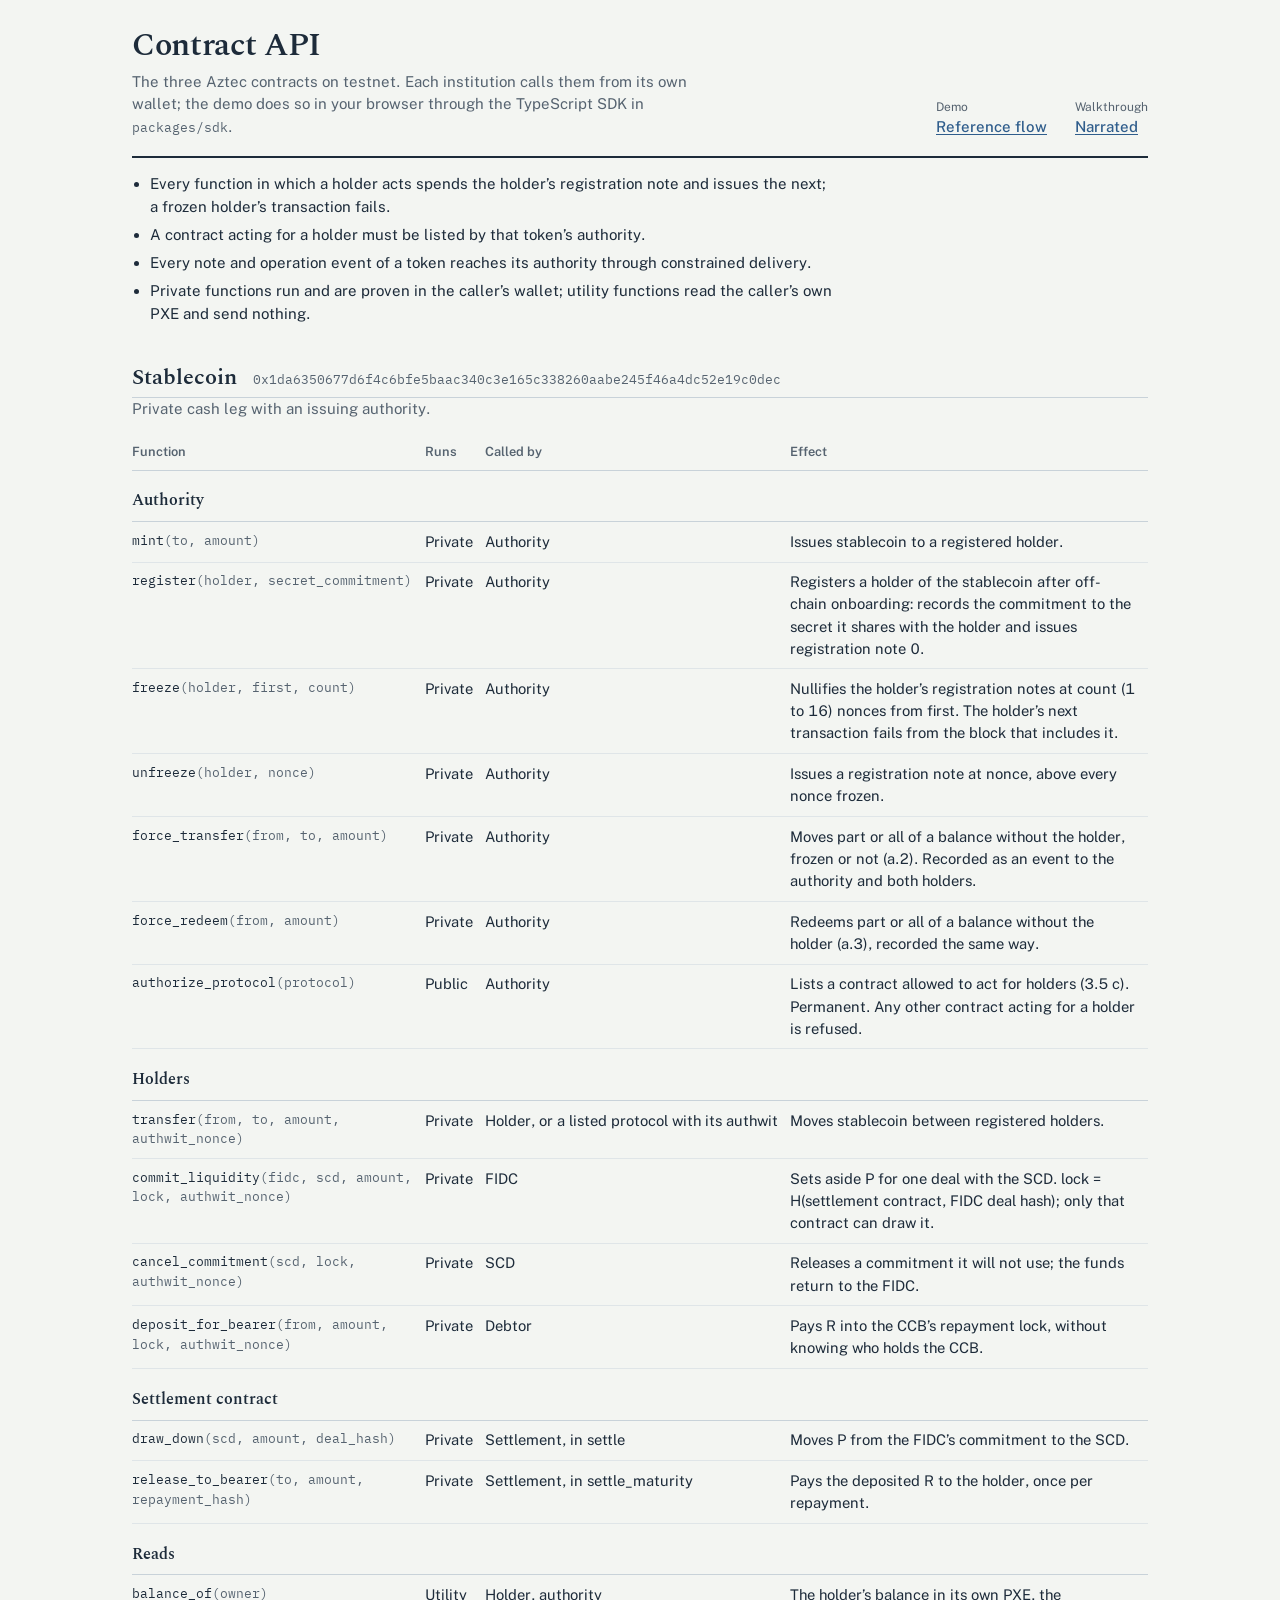
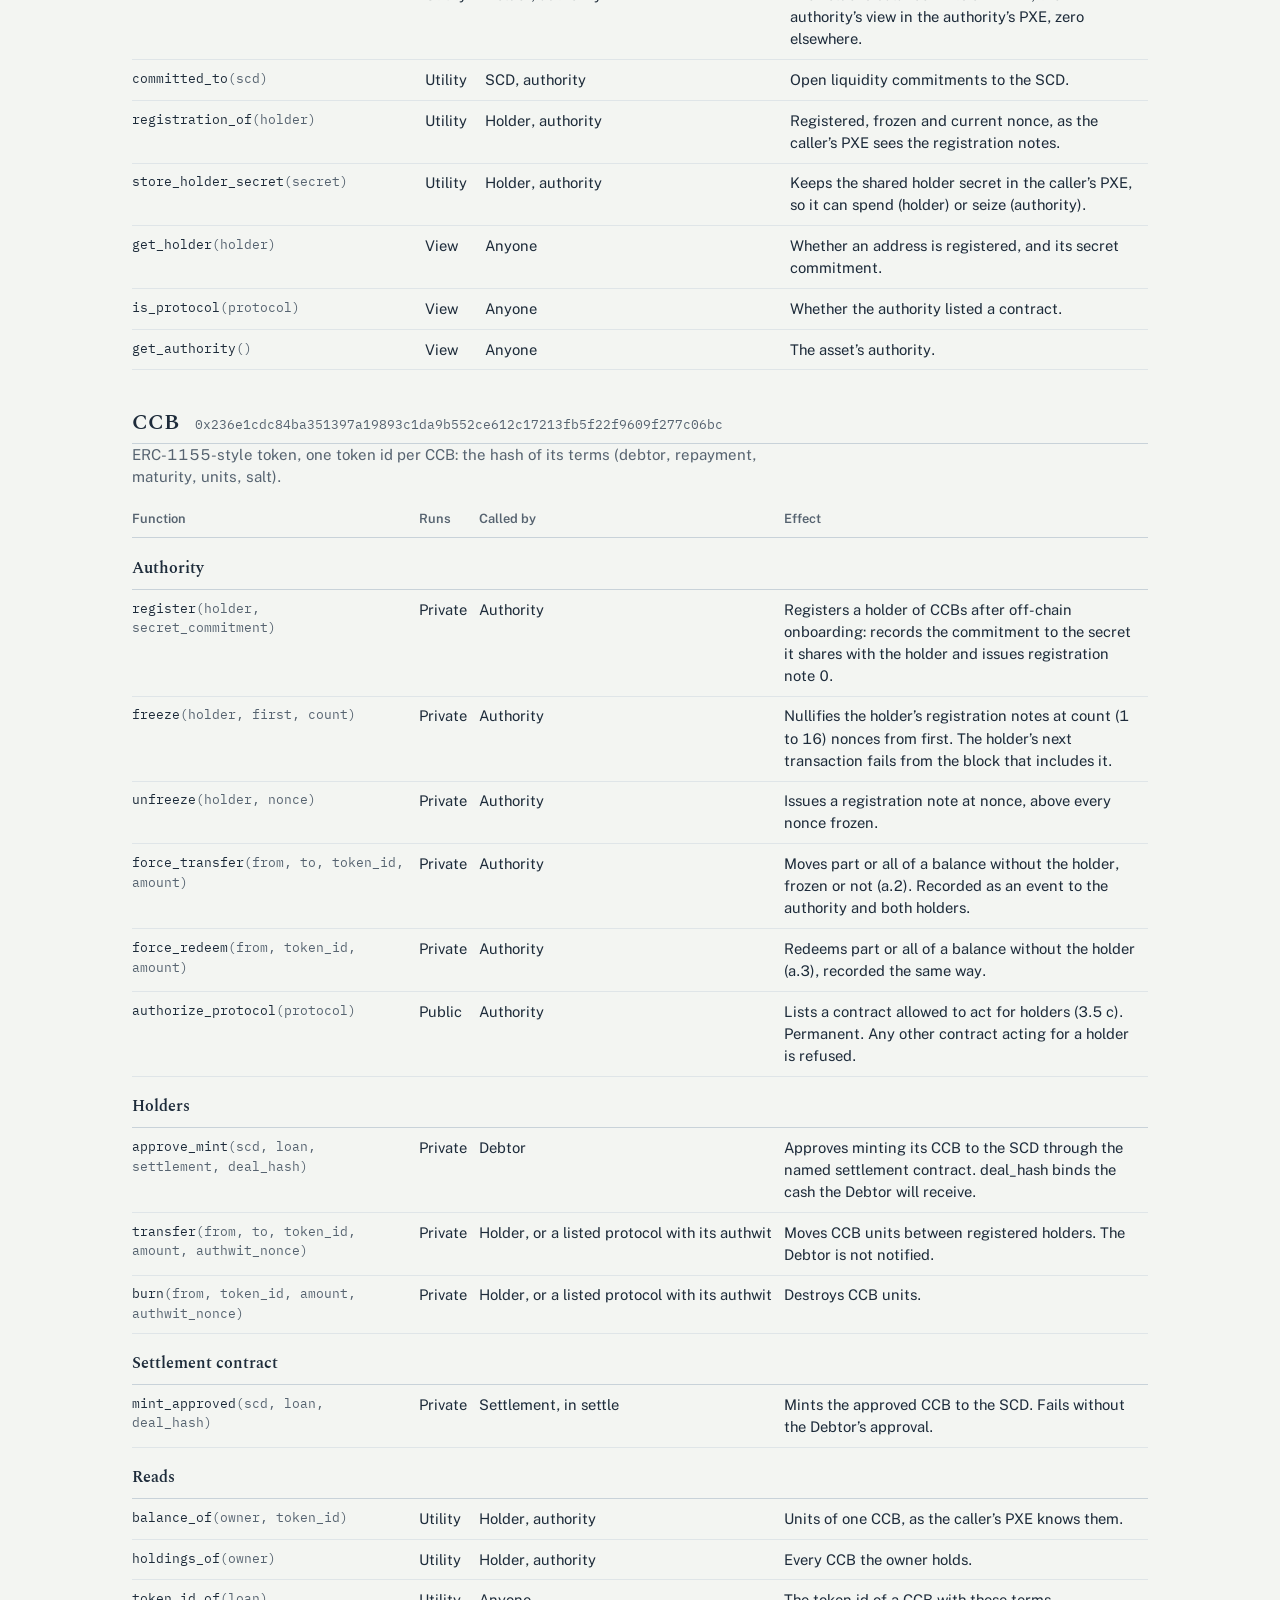
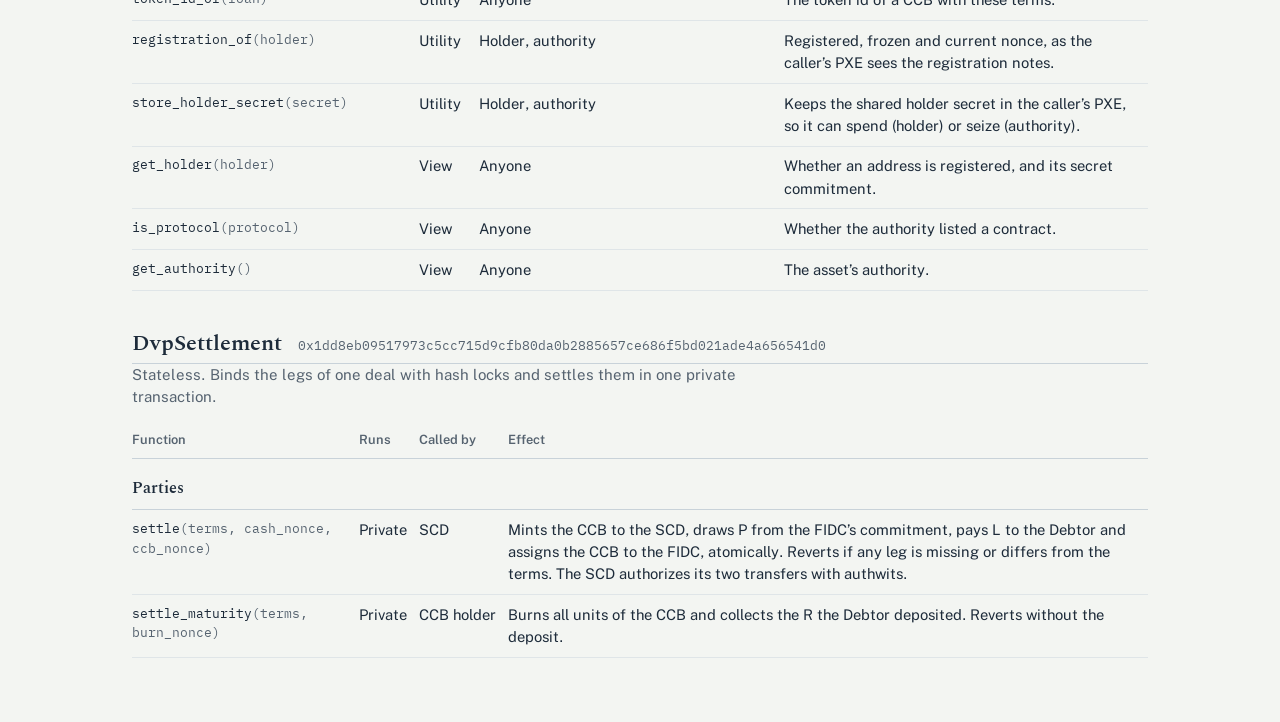
==== api/index.html @ 6c0ff4ae "CCB DvP on Aztec: static demo build Co-Authored-By: Claude Opus 5.5 <noreply@anthropic.com>" ====
<!doctype html>
<html lang="en">
  <head>
    <meta charset="UTF-8" />
    <meta name="viewport" content="width=device-width, initial-scale=1.0" />
    <title>CCB DvP on Aztec: contract API</title>
    <script type="module" crossorigin src="../assets/api-D1dXr8lV.js"></script>
    <link rel="modulepreload" crossorigin href="../assets/client-Dk03ZQOG.js">
    <link rel="modulepreload" crossorigin href="../assets/testnet-fCkLVZqn.js">
    <link rel="stylesheet" crossorigin href="../assets/client-BDe3JNSp.css">
    <link rel="stylesheet" crossorigin href="../assets/api-BdtbzPCs.css">
  </head>
  <body>
    <div id="root"></div>
  </body>
</html>
---- assets/client-BDe3JNSp.css ----
@font-face{font-family:Spectral;font-style:normal;font-display:swap;font-weight:500;src:url(./spectral-cyrillic-ext-500-normal-bcG1qx3J.woff2) format("woff2"),url(./spectral-cyrillic-ext-500-normal-B5u3KHyE.woff) format("woff");unicode-range:U+0460-052F,U+1C80-1C8A,U+20B4,U+2DE0-2DFF,U+A640-A69F,U+FE2E-FE2F}@font-face{font-family:Spectral;font-style:normal;font-display:swap;font-weight:500;src:url(./spectral-cyrillic-500-normal-medSbGbm.woff2) format("woff2"),url(./spectral-cyrillic-500-normal-CNC_J6mt.woff) format("woff");unicode-range:U+0301,U+0400-045F,U+0490-0491,U+04B0-04B1,U+2116}@font-face{font-family:Spectral;font-style:normal;font-display:swap;font-weight:500;src:url(./spectral-vietnamese-500-normal-qnENts6X.woff2) format("woff2"),url(./spectral-vietnamese-500-normal-BfZg6KYt.woff) format("woff");unicode-range:U+0102-0103,U+0110-0111,U+0128-0129,U+0168-0169,U+01A0-01A1,U+01AF-01B0,U+0300-0301,U+0303-0304,U+0308-0309,U+0323,U+0329,U+1EA0-1EF9,U+20AB}@font-face{font-family:Spectral;font-style:normal;font-display:swap;font-weight:500;src:url(./spectral-latin-ext-500-normal-CC9VEg_t.woff2) format("woff2"),url(./spectral-latin-ext-500-normal-Bmnp8FUT.woff) format("woff");unicode-range:U+0100-02BA,U+02BD-02C5,U+02C7-02CC,U+02CE-02D7,U+02DD-02FF,U+0304,U+0308,U+0329,U+1D00-1DBF,U+1E00-1E9F,U+1EF2-1EFF,U+2020,U+20A0-20AB,U+20AD-20C0,U+2113,U+2C60-2C7F,U+A720-A7FF}@font-face{font-family:Spectral;font-style:normal;font-display:swap;font-weight:500;src:url(./spectral-latin-500-normal-nNjq7_Cd.woff2) format("woff2"),url(./spectral-latin-500-normal-PrYyf_gG.woff) format("woff");unicode-range:U+0000-00FF,U+0131,U+0152-0153,U+02BB-02BC,U+02C6,U+02DA,U+02DC,U+0304,U+0308,U+0329,U+2000-206F,U+20AC,U+2122,U+2191,U+2193,U+2212,U+2215,U+FEFF,U+FFFD}@font-face{font-family:Spectral;font-style:normal;font-display:swap;font-weight:600;src:url(./spectral-cyrillic-ext-600-normal-CvRHnPuy.woff2) format("woff2"),url(./spectral-cyrillic-ext-600-normal-BVATWin6.woff) format("woff");unicode-range:U+0460-052F,U+1C80-1C8A,U+20B4,U+2DE0-2DFF,U+A640-A69F,U+FE2E-FE2F}@font-face{font-family:Spectral;font-style:normal;font-display:swap;font-weight:600;src:url(./spectral-cyrillic-600-normal-Dl75bDKp.woff2) format("woff2"),url(./spectral-cyrillic-600-normal-veT-ELBO.woff) format("woff");unicode-range:U+0301,U+0400-045F,U+0490-0491,U+04B0-04B1,U+2116}@font-face{font-family:Spectral;font-style:normal;font-display:swap;font-weight:600;src:url(./spectral-vietnamese-600-normal-ZNiwCzjU.woff2) format("woff2"),url(./spectral-vietnamese-600-normal-esmjhrFa.woff) format("woff");unicode-range:U+0102-0103,U+0110-0111,U+0128-0129,U+0168-0169,U+01A0-01A1,U+01AF-01B0,U+0300-0301,U+0303-0304,U+0308-0309,U+0323,U+0329,U+1EA0-1EF9,U+20AB}@font-face{font-family:Spectral;font-style:normal;font-display:swap;font-weight:600;src:url(./spectral-latin-ext-600-normal-DKlDBbgb.woff2) format("woff2"),url(./spectral-latin-ext-600-normal-DnKmvInL.woff) format("woff");unicode-range:U+0100-02BA,U+02BD-02C5,U+02C7-02CC,U+02CE-02D7,U+02DD-02FF,U+0304,U+0308,U+0329,U+1D00-1DBF,U+1E00-1E9F,U+1EF2-1EFF,U+2020,U+20A0-20AB,U+20AD-20C0,U+2113,U+2C60-2C7F,U+A720-A7FF}@font-face{font-family:Spectral;font-style:normal;font-display:swap;font-weight:600;src:url(./spectral-latin-600-normal-DE3OxvnQ.woff2) format("woff2"),url(./spectral-latin-600-normal-DXnQJnYb.woff) format("woff");unicode-range:U+0000-00FF,U+0131,U+0152-0153,U+02BB-02BC,U+02C6,U+02DA,U+02DC,U+0304,U+0308,U+0329,U+2000-206F,U+20AC,U+2122,U+2191,U+2193,U+2212,U+2215,U+FEFF,U+FFFD}@font-face{font-family:Public Sans;font-style:normal;font-display:swap;font-weight:400;src:url(./public-sans-vietnamese-400-normal-TxZB8OSn.woff2) format("woff2"),url(./public-sans-vietnamese-400-normal-BO1meqcx.woff) format("woff");unicode-range:U+0102-0103,U+0110-0111,U+0128-0129,U+0168-0169,U+01A0-01A1,U+01AF-01B0,U+0300-0301,U+0303-0304,U+0308-0309,U+0323,U+0329,U+1EA0-1EF9,U+20AB}@font-face{font-family:Public Sans;font-style:normal;font-display:swap;font-weight:400;src:url(./public-sans-latin-ext-400-normal-mk90oQqJ.woff2) format("woff2"),url(./public-sans-latin-ext-400-normal-B02wwOdZ.woff) format("woff");unicode-range:U+0100-02BA,U+02BD-02C5,U+02C7-02CC,U+02CE-02D7,U+02DD-02FF,U+0304,U+0308,U+0329,U+1D00-1DBF,U+1E00-1E9F,U+1EF2-1EFF,U+2020,U+20A0-20AB,U+20AD-20C0,U+2113,U+2C60-2C7F,U+A720-A7FF}@font-face{font-family:Public Sans;font-style:normal;font-display:swap;font-weight:400;src:url(./public-sans-latin-400-normal-8Rpg0ruU.woff2) format("woff2"),url(./public-sans-latin-400-normal-SBbinRkI.woff) format("woff");unicode-range:U+0000-00FF,U+0131,U+0152-0153,U+02BB-02BC,U+02C6,U+02DA,U+02DC,U+0304,U+0308,U+0329,U+2000-206F,U+20AC,U+2122,U+2191,U+2193,U+2212,U+2215,U+FEFF,U+FFFD}@font-face{font-family:Public Sans;font-style:normal;font-display:swap;font-weight:500;src:url(./public-sans-vietnamese-500-normal-DjztbcKe.woff2) format("woff2"),url(./public-sans-vietnamese-500-normal-CXYe29CY.woff) format("woff");unicode-range:U+0102-0103,U+0110-0111,U+0128-0129,U+0168-0169,U+01A0-01A1,U+01AF-01B0,U+0300-0301,U+0303-0304,U+0308-0309,U+0323,U+0329,U+1EA0-1EF9,U+20AB}@font-face{font-family:Public Sans;font-style:normal;font-display:swap;font-weight:500;src:url(./public-sans-latin-ext-500-normal-DC-z7ASZ.woff2) format("woff2"),url(./public-sans-latin-ext-500-normal-BHCCp-na.woff) format("woff");unicode-range:U+0100-02BA,U+02BD-02C5,U+02C7-02CC,U+02CE-02D7,U+02DD-02FF,U+0304,U+0308,U+0329,U+1D00-1DBF,U+1E00-1E9F,U+1EF2-1EFF,U+2020,U+20A0-20AB,U+20AD-20C0,U+2113,U+2C60-2C7F,U+A720-A7FF}@font-face{font-family:Public Sans;font-style:normal;font-display:swap;font-weight:500;src:url(./public-sans-latin-500-normal-NlrCPXnF.woff2) format("woff2"),url(./public-sans-latin-500-normal-vCxiVFAq.woff) format("woff");unicode-range:U+0000-00FF,U+0131,U+0152-0153,U+02BB-02BC,U+02C6,U+02DA,U+02DC,U+0304,U+0308,U+0329,U+2000-206F,U+20AC,U+2122,U+2191,U+2193,U+2212,U+2215,U+FEFF,U+FFFD}@font-face{font-family:Public Sans;font-style:normal;font-display:swap;font-weight:600;src:url(./public-sans-vietnamese-600-normal-P4BtCUdw.woff2) format("woff2"),url(./public-sans-vietnamese-600-normal-CcnAzmUX.woff) format("woff");unicode-range:U+0102-0103,U+0110-0111,U+0128-0129,U+0168-0169,U+01A0-01A1,U+01AF-01B0,U+0300-0301,U+0303-0304,U+0308-0309,U+0323,U+0329,U+1EA0-1EF9,U+20AB}@font-face{font-family:Public Sans;font-style:normal;font-display:swap;font-weight:600;src:url(./public-sans-latin-ext-600-normal-DchWdWJ_.woff2) format("woff2"),url(./public-sans-latin-ext-600-normal-DfkbVac2.woff) format("woff");unicode-range:U+0100-02BA,U+02BD-02C5,U+02C7-02CC,U+02CE-02D7,U+02DD-02FF,U+0304,U+0308,U+0329,U+1D00-1DBF,U+1E00-1E9F,U+1EF2-1EFF,U+2020,U+20A0-20AB,U+20AD-20C0,U+2113,U+2C60-2C7F,U+A720-A7FF}@font-face{font-family:Public Sans;font-style:normal;font-display:swap;font-weight:600;src:url(./public-sans-latin-600-normal-Fru-LXNs.woff2) format("woff2"),url(./public-sans-latin-600-normal-BR59oU-I.woff) format("woff");unicode-range:U+0000-00FF,U+0131,U+0152-0153,U+02BB-02BC,U+02C6,U+02DA,U+02DC,U+0304,U+0308,U+0329,U+2000-206F,U+20AC,U+2122,U+2191,U+2193,U+2212,U+2215,U+FEFF,U+FFFD}@font-face{font-family:IBM Plex Mono;font-style:normal;font-display:swap;font-weight:400;src:url(./ibm-plex-mono-cyrillic-ext-400-normal-xuaO2J-f.woff2) format("woff2"),url(./ibm-plex-mono-cyrillic-ext-400-normal-DMdlQ8Kv.woff) format("woff");unicode-range:U+0460-052F,U+1C80-1C8A,U+20B4,U+2DE0-2DFF,U+A640-A69F,U+FE2E-FE2F}@font-face{font-family:IBM Plex Mono;font-style:normal;font-display:swap;font-weight:400;src:url(./ibm-plex-mono-cyrillic-400-normal-BSMlKf0J.woff2) format("woff2"),url(./ibm-plex-mono-cyrillic-400-normal-CEL4l2ZJ.woff) format("woff");unicode-range:U+0301,U+0400-045F,U+0490-0491,U+04B0-04B1,U+2116}@font-face{font-family:IBM Plex Mono;font-style:normal;font-display:swap;font-weight:400;src:url(./ibm-plex-mono-vietnamese-400-normal-BulugwFq.woff2) format("woff2"),url(./ibm-plex-mono-vietnamese-400-normal-DDuiU_S-.woff) format("woff");unicode-range:U+0102-0103,U+0110-0111,U+0128-0129,U+0168-0169,U+01A0-01A1,U+01AF-01B0,U+0300-0301,U+0303-0304,U+0308-0309,U+0323,U+0329,U+1EA0-1EF9,U+20AB}@font-face{font-family:IBM Plex Mono;font-style:normal;font-display:swap;font-weight:400;src:url(./ibm-plex-mono-latin-ext-400-normal-BmRBH3aV.woff2) format("woff2"),url(./ibm-plex-mono-latin-ext-400-normal-D3D2R8hC.woff) format("woff");unicode-range:U+0100-02BA,U+02BD-02C5,U+02C7-02CC,U+02CE-02D7,U+02DD-02FF,U+0304,U+0308,U+0329,U+1D00-1DBF,U+1E00-1E9F,U+1EF2-1EFF,U+2020,U+20A0-20AB,U+20AD-20C0,U+2113,U+2C60-2C7F,U+A720-A7FF}@font-face{font-family:IBM Plex Mono;font-style:normal;font-display:swap;font-weight:400;src:url(./ibm-plex-mono-latin-400-normal-DMJ8VG8y.woff2) format("woff2"),url(./ibm-plex-mono-latin-400-normal-CvHOgSBP.woff) format("woff");unicode-range:U+0000-00FF,U+0131,U+0152-0153,U+02BB-02BC,U+02C6,U+02DA,U+02DC,U+0304,U+0308,U+0329,U+2000-206F,U+20AC,U+2122,U+2191,U+2193,U+2212,U+2215,U+FEFF,U+FFFD}:root{--paper: #f3f5f2;--raised: #fbfcfb;--ink: #1d2b3a;--soft: #566370;--faint: #8a96a1;--blue: #2f5d8c;--blue-wash: rgba(47, 93, 140, .1);--green: #2e7d6b;--green-wash: rgba(46, 125, 107, .1);--red: #a23b3b;--red-wash: rgba(162, 59, 59, .08);--amber: #8a6418;--rule: #c8d2d9;--rule-fine: #dfe5e8;--serif: "Spectral", Georgia, serif;--sans: "Public Sans", system-ui, sans-serif;--mono: "IBM Plex Mono", ui-monospace, monospace;color-scheme:light}*{box-sizing:border-box}html{background:var(--paper)}body{margin:0;font:15px/1.5 var(--sans);color:var(--ink);font-variant-numeric:tabular-nums}h1,h2{font-family:var(--serif);font-weight:600;line-height:1.15;margin:0}h1{font-size:2rem;letter-spacing:-.01em}h2{font-size:1.4rem}h3{font-size:.95rem;font-weight:600;margin:0}p{margin:0}a{color:var(--blue);text-underline-offset:2px}.mono{font-family:var(--mono);font-size:.86em}.muted{color:var(--soft)}.num{text-align:right}:focus-visible{outline:2px solid var(--blue);outline-offset:2px}.page{max-width:1320px;margin:0 auto;padding:28px 32px 64px}.masthead{display:flex;justify-content:space-between;align-items:flex-end;gap:32px;padding-bottom:18px;border-bottom:2px solid var(--ink)}.standfirst{margin-top:6px;color:var(--soft);max-width:62ch}.network{display:flex;gap:28px;margin:0}.network dt{font-size:.75rem;color:var(--soft)}.network dd{margin:0;font-weight:500}.starting{padding:64px 0;color:var(--soft)}.layout{display:grid;grid-template-columns:minmax(0,1fr) 420px;gap:40px;align-items:start;margin-top:8px}.side{position:sticky;top:16px;max-height:calc(100vh - 32px);overflow-y:auto;padding-top:20px}.flow{padding:22px 0 26px;border-bottom:1px solid var(--rule)}.section-head{display:flex;justify-content:space-between;align-items:baseline;gap:16px;margin-bottom:14px}.section-head.small{margin:22px 0 8px}.section-aside{display:flex;align-items:baseline;gap:12px;font-size:.85rem}.ref{margin-left:10px;padding:1px 6px;border:1px solid var(--rule);border-radius:3px;font:500 .72rem/1.4 var(--mono);color:var(--soft);vertical-align:middle;white-space:nowrap}h3 .ref{margin-left:8px}.steps{list-style:none;margin:0;padding:0}.step{display:grid;grid-template-columns:30px minmax(0,1fr);gap:14px;padding:14px 0;border-top:1px solid var(--rule-fine)}.step:first-child{border-top:none;padding-top:4px}.step-n{width:26px;height:26px;border:1.5px solid var(--ink);border-radius:50%;display:grid;place-items:center;font:600 .8rem var(--mono)}.step.waiting .step-n{border-color:var(--rule);color:var(--faint)}.step.waiting h3{color:var(--faint);font-weight:500}.step-body>*+*{margin-top:8px}.step-head{display:flex;justify-content:space-between;align-items:baseline;gap:12px;min-height:26px}.step-head h3{font-size:1rem;line-height:26px}.optional{margin-left:8px;font-size:.75rem;font-weight:400;color:var(--soft)}.actor{font-size:.8rem;color:var(--soft);white-space:nowrap}.terms{display:grid;grid-template-columns:repeat(auto-fit,minmax(150px,1fr));gap:10px 24px;margin:0}.terms dt{font-size:.75rem;color:var(--soft)}.terms dd{margin:0;font-weight:600}.legs{border-collapse:collapse;min-width:360px}.legs th,.legs td{padding:3px 18px 3px 0;border-bottom:1px solid var(--rule-fine);text-align:left;font-weight:400}.legs th{color:var(--soft);font-size:.85rem}.legs td.num{text-align:right;padding-right:0;font-weight:600}.complete{display:flex;align-items:center;gap:16px;padding:14px 0 0 44px}.fields{display:grid;grid-template-columns:repeat(auto-fit,minmax(170px,1fr));gap:10px 16px}.field{display:grid;gap:3px;font-size:.78rem;color:var(--soft)}.field.inline{display:inline-flex;align-items:center;gap:6px}input,select{font:inherit;font-size:.9rem;color:var(--ink);background:var(--raised);border:1px solid var(--rule);border-radius:3px;padding:5px 8px}.field.inline input{width:96px}.controls{display:flex;flex-wrap:wrap;align-items:center;gap:8px 12px;margin-top:10px}.controls .note{flex-basis:100%}button{font:500 .88rem var(--sans);color:var(--ink);background:var(--raised);border:1px solid var(--ink);border-radius:3px;padding:6px 14px;cursor:pointer}button:hover:not(:disabled){background:var(--blue-wash)}button.primary{background:var(--ink);color:var(--paper)}button.primary:hover:not(:disabled){background:var(--blue);border-color:var(--blue)}button.seal{border-color:var(--red);color:var(--red)}button.seal:hover:not(:disabled){background:var(--red-wash)}button:disabled{opacity:.45;cursor:not-allowed}button.quiet{border:none;background:none;padding:0;color:var(--blue);text-decoration:underline;text-underline-offset:2px}.note{font-size:.85rem;color:var(--soft)}.state{font-size:.85rem;font-weight:500}.outcome{font-size:.88rem;padding:6px 10px;border-left:3px solid;margin-top:10px}.outcome.running{display:flex;align-items:center;gap:8px;border-color:var(--amber);color:var(--amber);background:#8a641812}.outcome.done{border-color:var(--green);background:var(--green-wash)}.outcome.done>*+*{margin-top:6px}.outcome.failed{border-color:var(--red);background:var(--red-wash);color:var(--red)}.outcome.expected{border-color:var(--green);background:var(--green-wash)}.pulse{width:8px;height:8px;border-radius:50%;background:currentColor;animation:pulse 1.2s ease-in-out infinite}@keyframes pulse{50%{opacity:.25}}.seen{display:flex;flex-wrap:wrap;align-items:center;gap:4px;font-size:.75rem}.seen.pending{color:var(--soft)}.seen-label{color:var(--soft);margin-right:4px}.chip{padding:1px 7px;border-radius:10px;border:1px solid var(--rule);white-space:nowrap}.chip.on{background:var(--ink);border-color:var(--ink);color:var(--paper)}.chip.off{color:var(--faint);text-decoration:line-through}.segmented,.viewers,.toggle{display:inline-flex;border:1px solid var(--ink);border-radius:3px;overflow:hidden}.segmented button,.viewers button,.toggle button{border:none;border-radius:0;background:var(--raised)}.segmented button+button,.toggle button+button{border-left:1px solid var(--ink)}.segmented button.on,.viewers button.on,.toggle button.on{background:var(--ink);color:var(--paper)}.power{display:grid;grid-template-columns:190px minmax(0,1fr);gap:16px;padding:14px 0;border-top:1px solid var(--rule-fine)}.segmented+.power{margin-top:14px}.power h3{padding-top:7px}.power-body>.controls:first-child{margin-top:0}table{border-collapse:collapse}.classification{width:100%;font-size:.86rem}.classification th,.classification td{text-align:left;padding:6px 12px 6px 0;border-bottom:1px solid var(--rule-fine);vertical-align:top}.classification thead th{font-weight:500;color:var(--soft);border-bottom:1px solid var(--rule)}.classification tbody th{font-weight:500}.lens .section-head{margin-bottom:10px}.viewers{display:grid;grid-template-columns:repeat(4,1fr);background:var(--ink);gap:1px;width:100%}.viewers button{font-size:.8rem;padding:6px 4px;line-height:1.25}.caption{margin:12px 0 8px;font-size:.85rem;color:var(--soft)}.balances,.public{width:100%;font-size:.88rem}.balances th,.balances td,.public th,.public td{padding:5px 0;border-bottom:1px solid var(--rule-fine);text-align:left}.balances td,.public th,.public td{padding-left:10px}.public th:first-child,.public td:first-child{padding-left:0}.balances th.num,.balances td.num,.public th.num,.public td.num{text-align:right}.balances thead th,.public thead th{font-weight:500;font-size:.78rem;color:var(--soft);border-bottom:1px solid var(--rule)}.balances tbody th{font-weight:500}.balances tr.own th,.balances tr.own td{background:var(--blue-wash)}.balances tr.own th{padding-left:6px}.hidden-value{display:inline-block;width:86px;height:16px;vertical-align:middle;background-image:var(--guilloche-fine);background-size:auto 100%;border:1px solid var(--rule);border-radius:2px}.legend{display:flex;align-items:center;gap:8px;margin-top:8px;font-size:.75rem;color:var(--soft)}.legend .hidden-value{width:28px;height:12px}.toggle button{font-size:.75rem;padding:2px 10px}.ops{list-style:none;margin:0;padding:0;font-size:.85rem}.ops li{display:flex;justify-content:space-between;gap:12px;padding:5px 0;border-bottom:1px solid var(--rule-fine)}.ops li a{white-space:nowrap}.public td.clean{color:var(--green)}.public td.leak{color:var(--red);font-weight:600}.empty{font-size:.85rem;color:var(--soft);padding:6px 0}@media(max-width:1023px){.layout{grid-template-columns:minmax(0,1fr)}.side{position:static;max-height:none;overflow:visible;border-top:2px solid var(--ink)}}@media(max-width:640px){.page{padding:18px 16px 48px}.masthead{flex-direction:column;align-items:flex-start;gap:14px}.power{grid-template-columns:minmax(0,1fr);gap:6px}.legs{min-width:0;width:100%}}@media(prefers-reduced-motion:reduce){.pulse{animation:none}}
---- assets/api-BdtbzPCs.css ----
.apidoc{max-width:1080px}.apidoc .contract{margin-top:2.5rem}.apidoc .contract-head{display:flex;flex-wrap:wrap;align-items:baseline;gap:.25rem 1rem;border-bottom:1px solid var(--rule);padding-bottom:.4rem}.apidoc .contract-head h2{margin:0}.apidoc .contract-head .mono{color:var(--soft);font-size:.8rem;word-break:break-all}.apidoc .contract p.lead{max-width:72ch;color:var(--soft)}.apidoc table.functions{width:100%;border-collapse:collapse;margin-top:.75rem;font-size:.92rem}.apidoc table.functions th,.apidoc table.functions td{text-align:left;vertical-align:top;padding:.55rem .75rem .55rem 0;border-bottom:1px solid var(--rule-fine)}.apidoc table.functions thead th{font-weight:600;color:var(--soft);font-size:.8rem;border-bottom:1px solid var(--rule)}.apidoc table.functions td.sig{font-family:var(--mono);font-size:.82rem;white-space:nowrap}.apidoc table.functions td.sig .args{color:var(--soft);white-space:normal}.apidoc table.functions td.kind,.apidoc table.functions td.caller{white-space:nowrap}.apidoc table.functions tr.group th{padding-top:1.1rem;font-family:var(--serif);font-weight:600;font-size:1rem;color:var(--ink);border-bottom:1px solid var(--rule)}.apidoc ul.rules{max-width:78ch;padding-left:1.1rem}.apidoc ul.rules li{margin:.35rem 0}@media(max-width:760px){.apidoc table.functions td.sig{white-space:normal}.apidoc table.functions td.kind{display:none}.apidoc table.functions thead th:nth-child(2){display:none}}
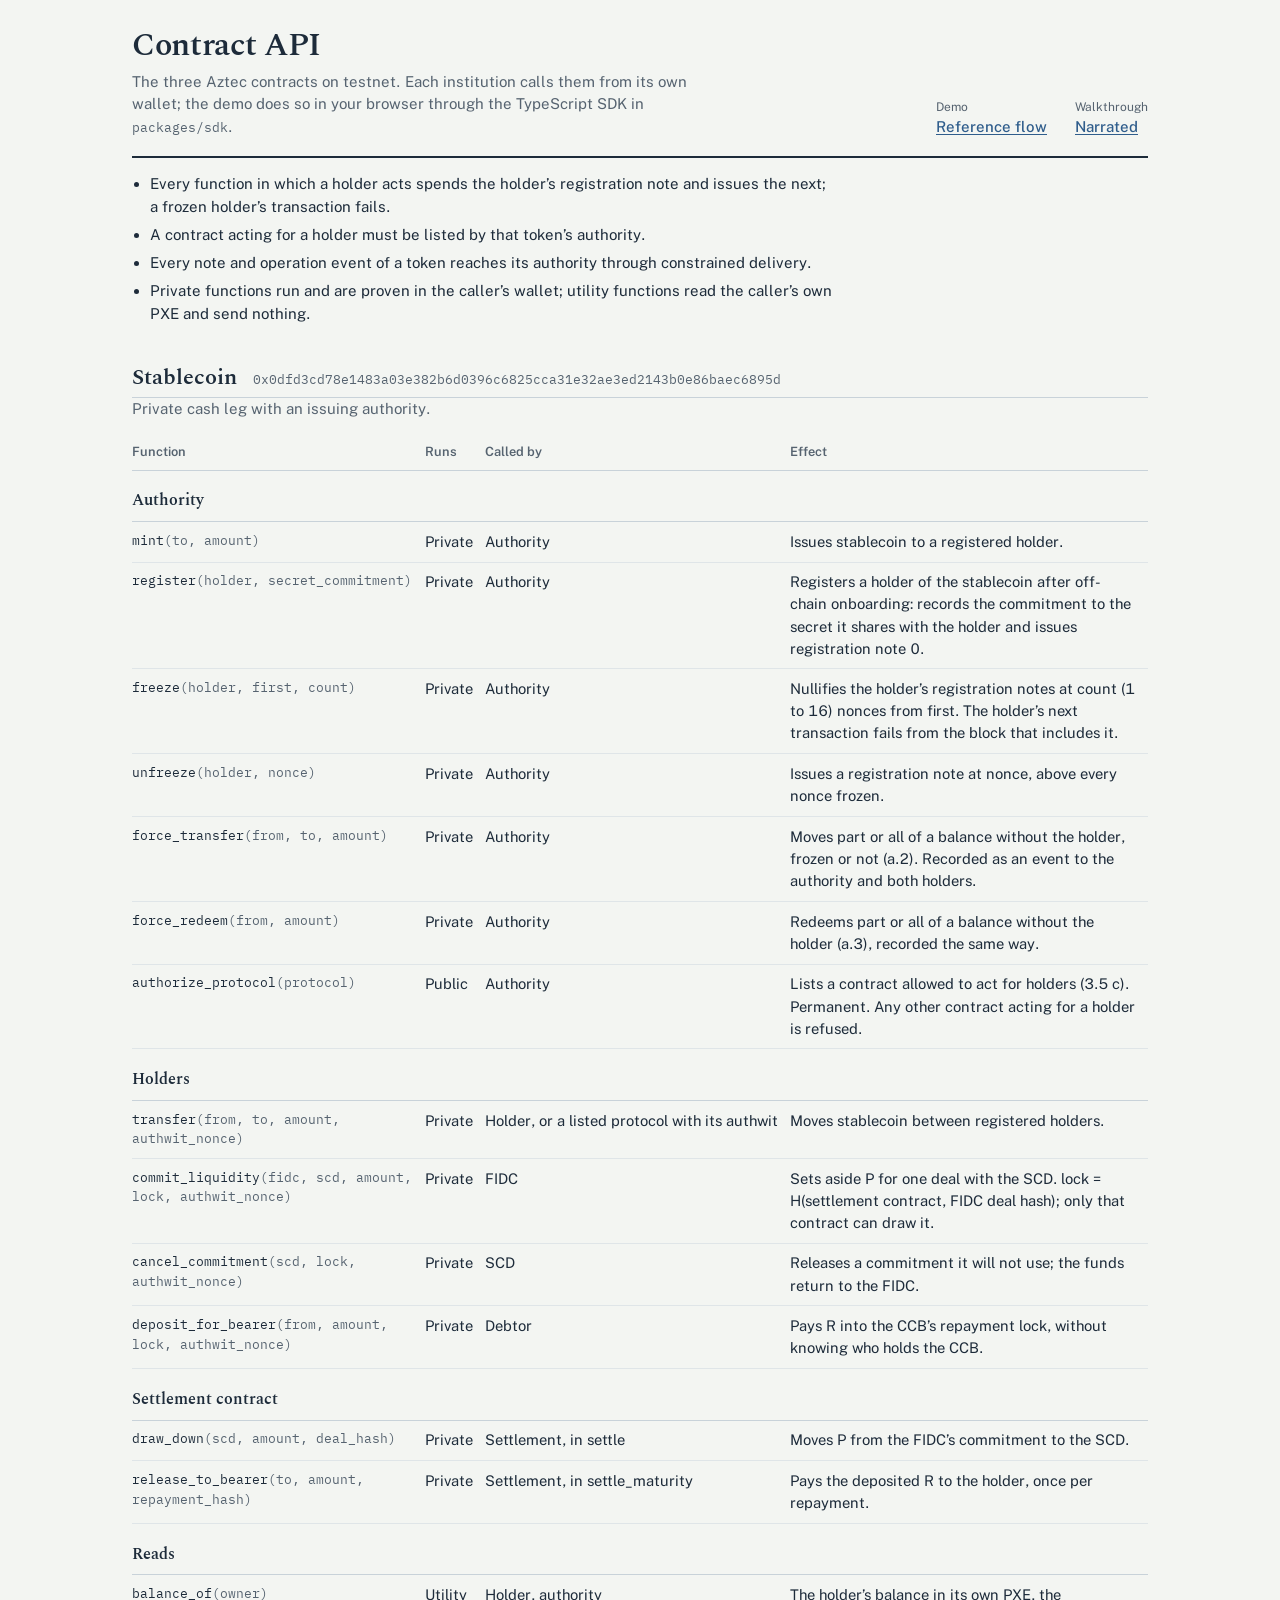
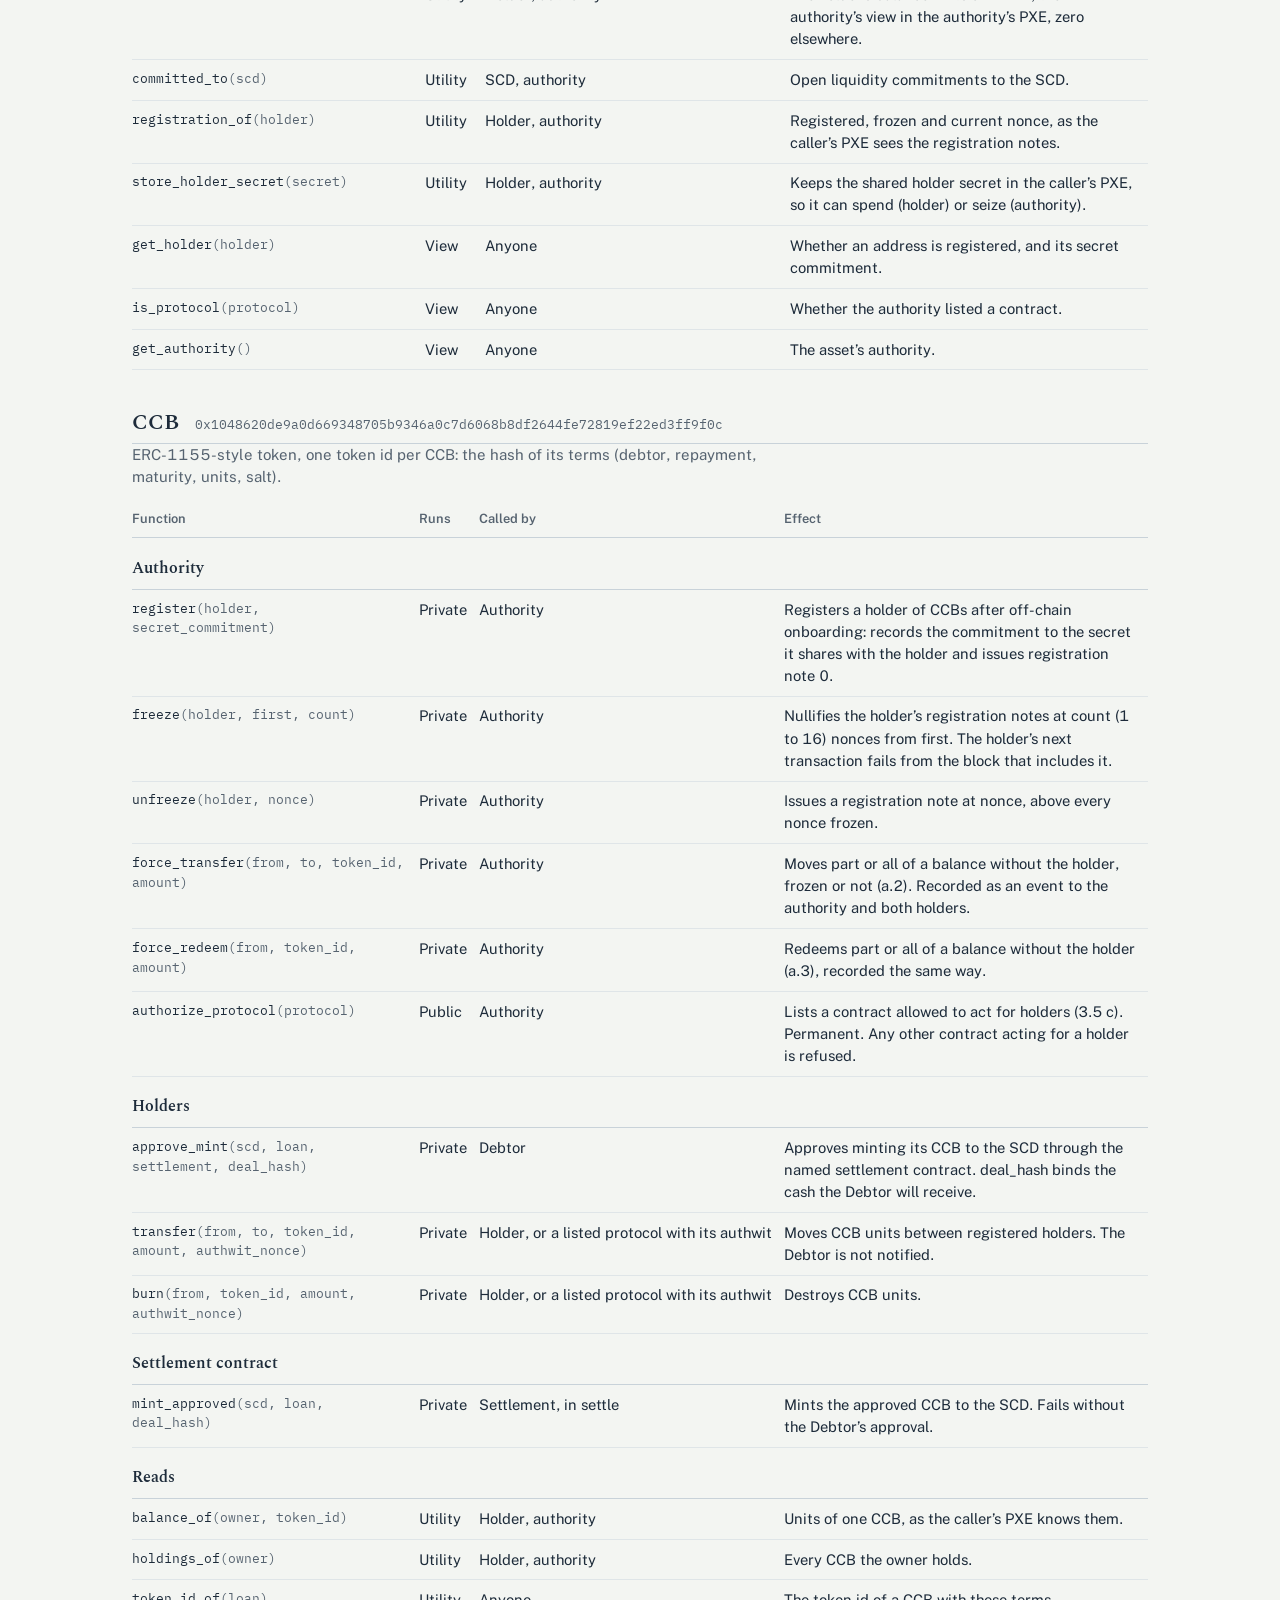
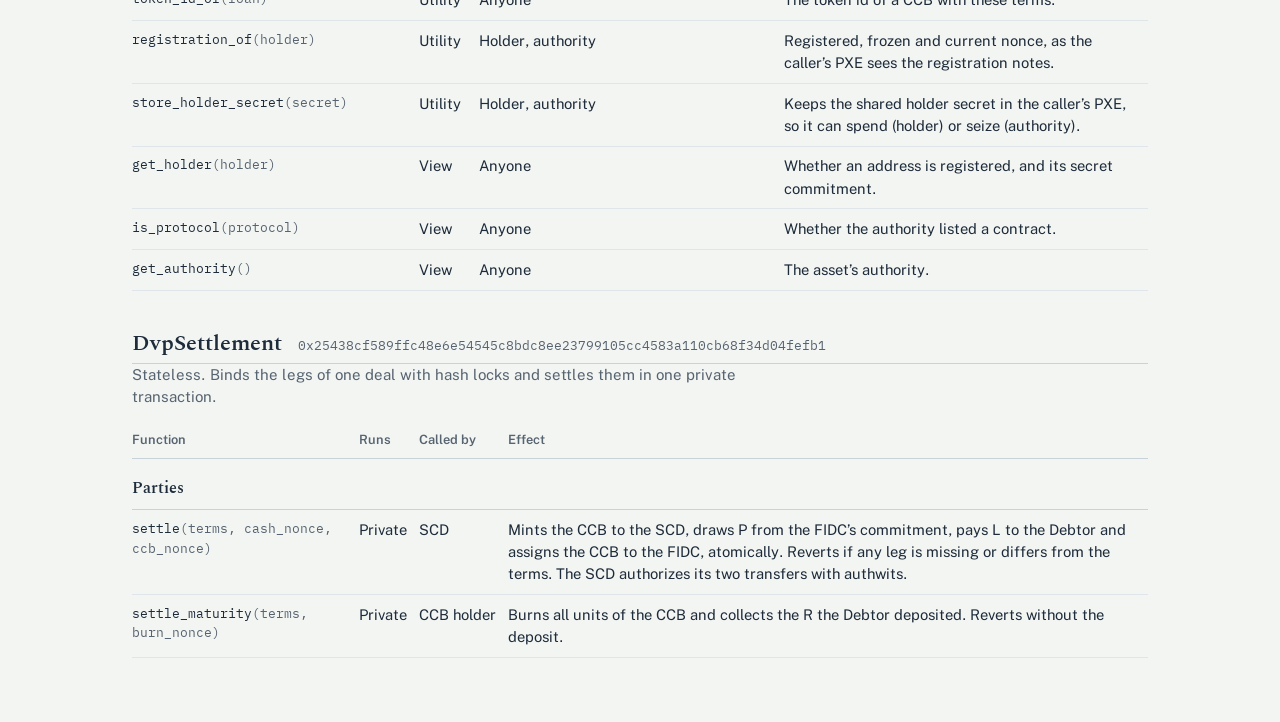
==== commit dbc09914: "Each institution's view read in its own worker, in parallel; fresh testnet world Co-Authored-By: Cla" ====
--- a/api/index.html
+++ b/api/index.html
@@ -4,9 +4,9 @@
     <meta charset="UTF-8" />
     <meta name="viewport" content="width=device-width, initial-scale=1.0" />
     <title>CCB DvP on Aztec: contract API</title>
-    <script type="module" crossorigin src="../assets/api-D1dXr8lV.js"></script>
+    <script type="module" crossorigin src="../assets/api-D6VACxqR.js"></script>
     <link rel="modulepreload" crossorigin href="../assets/client-Dk03ZQOG.js">
-    <link rel="modulepreload" crossorigin href="../assets/testnet-fCkLVZqn.js">
+    <link rel="modulepreload" crossorigin href="../assets/testnet-DpWUaeQD.js">
     <link rel="stylesheet" crossorigin href="../assets/client-BDe3JNSp.css">
     <link rel="stylesheet" crossorigin href="../assets/api-BdtbzPCs.css">
   </head>
